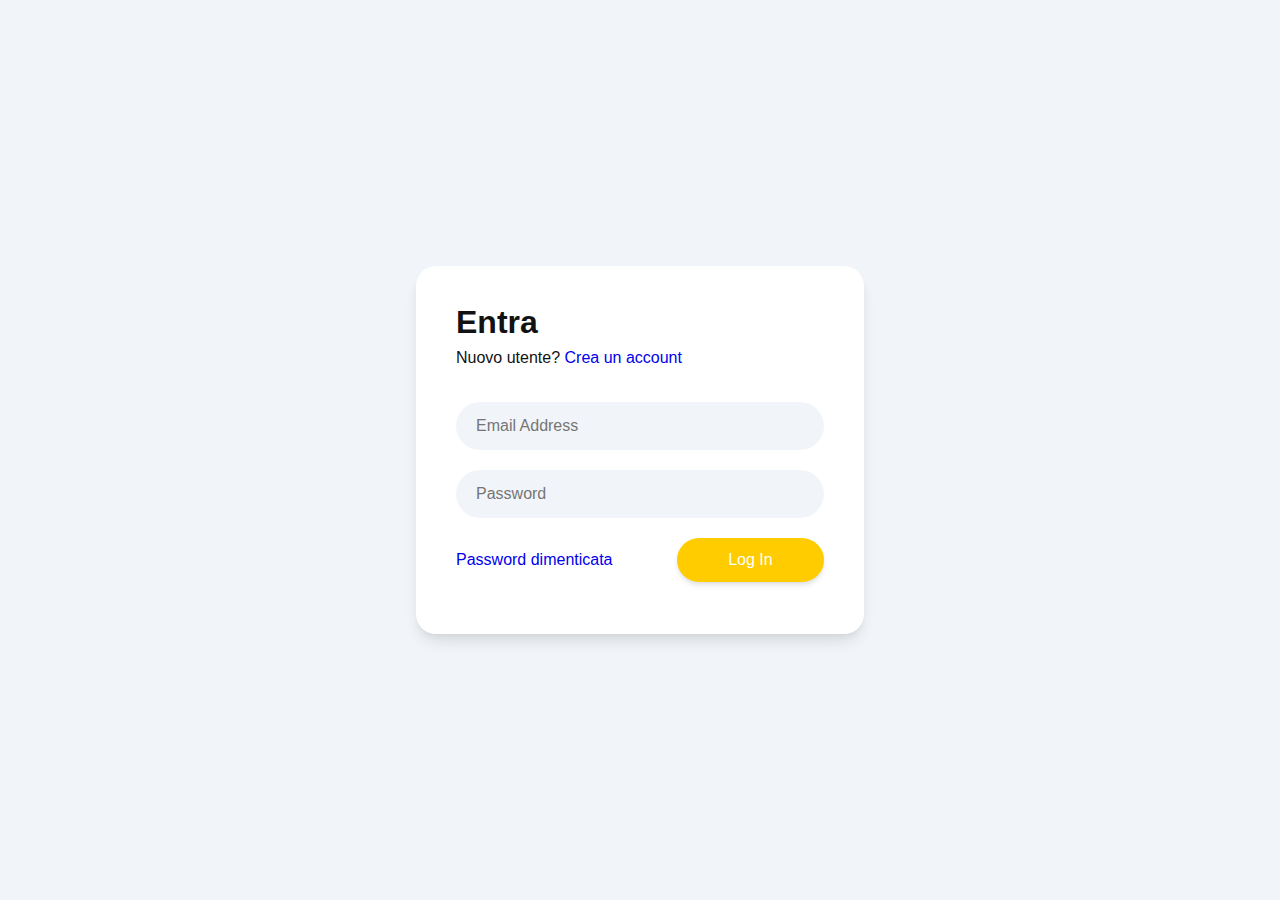
==== index.html @ ee56e472 "Add files via upload" ====
<!DOCTYPE html>
<html lang="en">
<head>
	<meta charset="UTF-8">
	<meta http-equiv="X-UA-Compatible" content="IE=edge">
	<meta name="viewport" content="width=device-width, initial-scale=1.0">
	<title>Login Lamp Cloud</title>
    <link rel="stylesheet" href="style.css">
</head>
<body>
	
</body>
</html>
<main class="main">
	<div class="container">
		<section class="wrapper">
			<div class="heading">
				<h1 class="text text-large">Entra</h1>
				<p class="text text-normal">Nuovo utente? <span><a href="signin.html" class="text text-links">Crea un account</a></span>
				</p>
			</div>
			<form name="signin" class="form">
				<div class="input-control">
					<label for="email" class="input-label" hidden>Indirizzo Email</label>
					<input type="email" name="email" id="email" class="input-field" placeholder="Email Address">
				</div>
				<div class="input-control">
					<label for="password" class="input-label" hidden>Password</label>
					<input type="password" name="password" id="password" class="input-field" placeholder="Password">
				</div>
				<div class="input-control">
					<a href="#" class="text text-links">Password dimenticata</a>
					<input type="submit" name="submit" class="input-submit" value="Log In" disabled>
				</div>
			</form>
				</div>
			</div>
		</section>
	</div>
</main>
---- style.css ----
:root {
	--color-white: #ffffff;
	--color-light: #f1f5f9;
	--color-black: #121212;
	--color-night: #001632;

	--color-red: #f44336;
	--color-blue: #ffcc00;
	--color-gray: #80868b;
	--color-grayish: #dadce0;

	--shadow-normal: 0 1px 3px 0 rgba(0, 0, 0, 0.1),
		0 1px 2px 0 rgba(0, 0, 0, 0.06);
	--shadow-medium: 0 4px 6px -1px rgba(0, 0, 0, 0.1),
		0 2px 4px -1px rgba(0, 0, 0, 0.06);
	--shadow-large: 0 10px 15px -3px rgba(0, 0, 0, 0.1),
		0 4px 6px -2px rgba(0, 0, 0, 0.05);
}

@import url('https://fonts.googleapis.com/css2?family=Montserrat&display=swap');

html {
	font-size: 100%;
	font-size-adjust: 100%;
	box-sizing: border-box;
	scroll-behavior: smooth;
}

*,
*::before,
*::after {
	padding: 0;
	margin: 0;
	box-sizing: inherit;
	list-style: none;
	list-style-type: none;
	text-decoration: none;
	-webkit-font-smoothing: antialiased;
	-moz-osx-font-smoothing: grayscale;
	text-rendering: optimizeLegibility;
}

body {
	font-family: 'Montserrat', sans-serif;
	font-size: 1rem;
	font-weight: normal;
	line-height: 1.5;
	color: var(--color-black);
	background: var(--color-light);
}

a,
button {
	font-family: inherit;
	font-size: inherit;
	line-height: inherit;
	cursor: pointer;
	border: none;
	outline: none;
	background: none;
	text-decoration: none;
}

img {
	display: block;
	width: 100%;
	height: auto;
	object-fit: cover;
}

.container {
	display: flex;
	justify-content: center;
	align-items: center;
	max-width: 80rem;
	min-height: 100vh;
	width: 100%;
	padding: 0 2rem;
	margin: 0 auto;
	border-radius: 40px;
}

.ion {
	&-logo-apple {
		font-size: 1.65rem;
		line-height: inherit;
		margin-right: 0.5rem;
		color: var(--color-black);
	}
	&-logo-google {
		font-size: 1.65rem;
		line-height: inherit;
		margin-right: 0.5rem;
		color: var(--color-red);
	}
	&-logo-facebook {
		font-size: 1.65rem;
		line-height: inherit;
		margin-right: 0.5rem;
		color: var(--color-blue);
	}
}

.text {
	font-family: inherit;
	line-height: inherit;
	text-transform: unset;
	text-rendering: optimizeLegibility;

	&-large {
		font-size: 2rem;
		font-weight: 600;
		color: var(--color-black);
	}

	&-normal {
		font-size: 1rem;
		font-weight: 400;
		color: var(--color-black);
	}

	&-links {
		font-size: 1rem;
		font-weight: 400;
		color: var(--color-blue);

		&:hover {
			text-decoration: underline;
		}
	}
}

.main {
	.wrapper {
		max-width: 28rem;
		width: 100%;
		margin: 2rem auto;
		padding: 2rem 2.5rem;
		border: none;
		outline: none;
		border-radius: 0.25rem;
		color: var(--color-black);
		background: var(--color-white);
		box-shadow: var(--shadow-large);
		border-radius: 20px;

		.form {
			width: 100%;
			height: auto;
			margin-top: 2rem;

			.input-control {
				display: flex;
				align-items: center;
				justify-content: space-between;
				margin-bottom: 1.25rem;
			}

			.input-field {
				font-family: inherit;
				font-size: 1rem;
				font-weight: 400;
				line-height: inherit;
				width: 100%;
				height: auto;
				padding: 0.75rem 1.25rem;
				border: none;
				outline: none;
				border-radius: 2rem;
				color: var(--color-black);
				background: var(--color-light);
				text-transform: unset;
				text-rendering: optimizeLegibility;
			}

			.input-submit {
				font-family: inherit;
				font-size: 1rem;
				font-weight: 500;
				line-height: inherit;
				cursor: pointer;
				min-width: 40%;
				height: auto;
				padding: 0.65rem 1.25rem;
				border: none;
				outline: none;
				border-radius: 2rem;
				color: var(--color-white);
				background: var(--color-blue);
				box-shadow: var(--shadow-medium);
				text-transform: capitalize;
				text-rendering: optimizeLegibility;
			}
		}

		.striped {
			display: flex;
			flex-direction: row;
			justify-content: center;
			align-items: center;
			margin: 1rem 0;

			&-line {
				flex: auto;
				flex-basis: auto;
				border: none;
				outline: none;
				height: 2px;
				background: var(--color-grayish);
			}

			&-text {
				font-family: inherit;
				font-size: 1rem;
				font-weight: 500;
				line-height: inherit;
				color: var(--color-black);
				margin: 0 1rem;
			}
		}

		.method {
			&-control {
				margin-bottom: 1rem;
			}

			&-action {
				font-family: inherit;
				font-size: 0.95rem;
				font-weight: 500;
				line-height: inherit;
				display: flex;
				justify-content: center;
				align-items: center;
				width: 100%;
				height: auto;
				padding: 0.35rem 1.25rem;
				outline: none;
				border: 2px solid var(--color-grayish);
				border-radius: 2rem;
				color: var(--color-black);
				background: var(--color-white);
				text-transform: capitalize;
				text-rendering: optimizeLegibility;
				transition: all 0.35s ease;

				&:hover {
					background: var(--color-light);
				}
			}
		}
	}
}
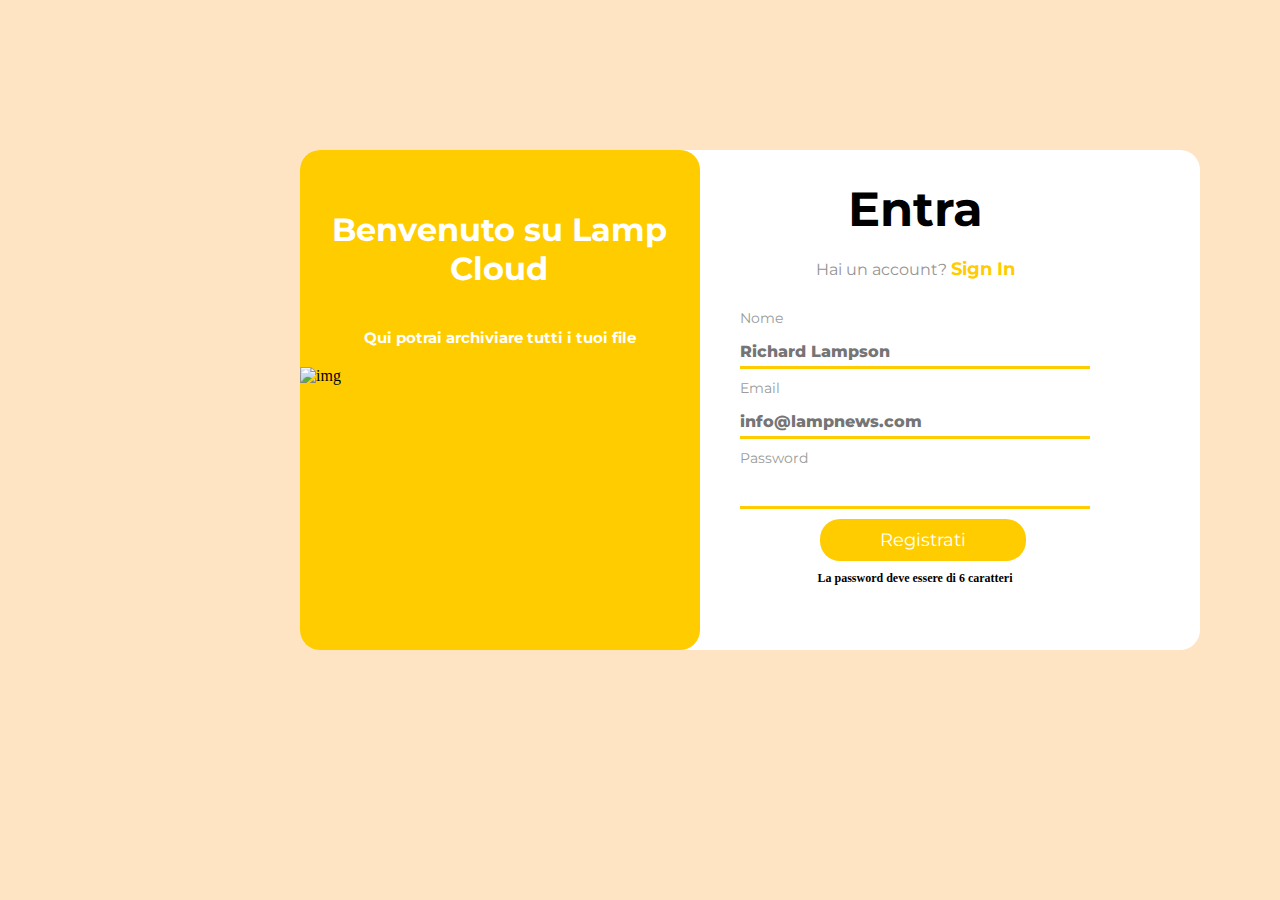
==== commit e90d6264: "Add files via upload" ====
--- a/index.html
+++ b/index.html
@@ -1,40 +1,65 @@
-<!DOCTYPE html>
-<html lang="en">
-<head>
-	<meta charset="UTF-8">
-	<meta http-equiv="X-UA-Compatible" content="IE=edge">
-	<meta name="viewport" content="width=device-width, initial-scale=1.0">
-	<title>Login Lamp Cloud</title>
-    <link rel="stylesheet" href="style.css">
-</head>
-<body>
-	
-</body>
-</html>
-<main class="main">
-	<div class="container">
-		<section class="wrapper">
-			<div class="heading">
-				<h1 class="text text-large">Entra</h1>
-				<p class="text text-normal">Nuovo utente? <span><a href="signin.html" class="text text-links">Crea un account</a></span>
-				</p>
-			</div>
-			<form name="signin" class="form">
-				<div class="input-control">
-					<label for="email" class="input-label" hidden>Indirizzo Email</label>
-					<input type="email" name="email" id="email" class="input-field" placeholder="Email Address">
-				</div>
-				<div class="input-control">
-					<label for="password" class="input-label" hidden>Password</label>
-					<input type="password" name="password" id="password" class="input-field" placeholder="Password">
-				</div>
-				<div class="input-control">
-					<a href="#" class="text text-links">Password dimenticata</a>
-					<input type="submit" name="submit" class="input-submit" value="Log In" disabled>
-				</div>
-			</form>
-				</div>
-			</div>
-		</section>
-	</div>
-</main>+<!DOCTYPE html>
+<html lang="en">
+<head>
+    <meta charset="UTF-8">
+    <meta http-equiv="X-UA-Compatible" content="IE=edge">
+    <meta name="viewport" content="width=device-width, initial-scale=1.0">
+    <title>Log-in & Sign-up Page</title>
+    <link rel="stylesheet" href="./Style.css">
+    <link rel="shortcut icon" href="./Images/Favicon.png" />
+</head>
+<body>
+    <div class="container" id="content01">
+        <div class="img-slider">
+            <h2>Benvenuto su Lamp Cloud</h2>
+            <p>Qui potrai archiviare tutti i tuoi file</p>
+                <img src="./Images/Img1-removebg-preview.png" alt="img">
+        </div>
+        <div class="content">
+            <h2>Entra</h2>
+            <p>Hai un account?  <a href="#" id="login">Sign In </a></p>
+            <form id="form">
+                <label for="name" id="nlabel">Nome</label> <br>
+                <input type="text" id="fname" placeholder="Richard Lampson" autocomplete="off" required> <br>
+                <label for="email" id="elabel">Email</label> <br>
+                <input type="email" id="eemail" placeholder="info@lampnews.com" autocomplete="off" required> <br>
+                <label for="password" id="plabel">Password</label> <br>
+                <input type="password" name="password" id="lpassword" required> <br>
+                <button type="submit"  onclick="UserRegister()" id="btn">Registrati</button>
+            </form>
+            <div class="other">
+                <h3>La password deve essere di 6 caratteri</h3>
+            </div>
+        </div>
+    </div>
+    <div class="container display" id="content02">
+        <div class="img-slider">
+            <h2>Welcome to Flexicom</h2>
+            <p>we are a community together helping thousands of people out there who are struggling </p>
+                <img src="./Images/undraw_mobile_login_ikmv-removebg-preview.png" alt="img" class="sign-img">
+        </div>
+        <div class="content">
+            <h2>Get Started</h2>
+            <p>Don't have account ?  <a href="#" id="sign-up" >Sign up </a></p>
+            <form action="" id="form">
+                <label for="email" id="elabel">Email</label> <br>
+                <input type="email" id="eemail" placeholder="Lucifer@gmail.com" autocomplete="off"> <br>
+                <label for="password" id="plabel">Password</label> <br>
+                <input type="password" name="password" id="lpassword"> <br>
+                <button type="submit" onclick="SignIn()" id="btn1">Log-In </button>
+            </form>
+            <div class="other">
+                <h3>Or Sign up with </h3>
+                <div class="icons">
+                    <img src="https://img.icons8.com/bubbles/50/000000/google-logo.png"/>   
+                </div>
+            </div>
+        </div>
+    </div>
+<script src="https://www.gstatic.com/firebasejs/8.6.1/firebase.js"></script>
+<script src="https://www.gstatic.com/firebasejs/8.6.1/firebase-analytics.js"></script>
+<script src="data.js"></script>
+<script src="https://ajax.googleapis.com/ajax/libs/jquery/1.11.1/jquery.min.js"></script>
+<script src="server.js"></script>
+</body>
+</html>--- a/Style.css
+++ b/Style.css
@@ -0,0 +1,609 @@
+@import url('https://fonts.googleapis.com/css2?family=Montserrat&display=swap');
+
+*{
+    margin:0;
+    padding:0;
+    box-sizing: border-box;
+}
+body {
+    background-color: bisque;
+    height: 100vh;
+}
+.container {
+    width: 900px;
+    height: 500px;
+    background-color: #fff;
+    position: absolute;
+    top: 150px;
+    left: 300px;
+    border-radius: 20px;
+}
+.img-slider{
+    width: 400px;
+    height: 500px;
+    border-right: 2px solid #ffcc00;
+    border-radius: 20px;
+    /* border: 1px solid #000; */
+    background-color: #ffcc00;
+}
+.img-slider h2{
+    color: #fff;
+    position: relative;
+    top: 60px;
+    /* left: 50px; */
+    text-align: center;    
+    font-family: 'Montserrat', sans-serif;
+    font-size: 2rem;
+}
+.img-slider p {
+    width: 300px;
+    text-align: center;
+    position: relative;
+    top: 100px;
+    left: 50px;
+    font-family: 'Montserrat', sans-serif;
+    font-weight: 700;
+    font-size: 15px;
+    color: #fff;
+}
+.container .img-slider img {
+    width: 100%;
+    margin-top: 120px;
+}
+.content{
+    position: absolute;
+    top: 10px;
+    right:110px;
+    /* text-align: center; */
+}
+.content h2{
+
+    text-align: center;
+    font-size : 3rem;
+    font-family: 'Montserrat', sans-serif;
+    padding: 20px 0px 10px 0px ;
+}
+.content p {
+    text-align: center;
+    font-family: 'Montserrat', sans-serif;
+    font-size: 1rem;
+    padding:10px 0px;
+    color: rgb(150, 148, 148);
+}
+.content p  a {
+    text-decoration: none;
+    color:#ffcc00;
+    font-weight: bolder;
+    font-size: 1.1rem;
+    border: none;
+}
+#form{
+    padding-top: 20px;
+    /* padding-left: 80px; */
+}
+#form label {
+    font-family: 'Montserrat', sans-serif;
+    font-size: 0.9rem;
+    padding: 10px 0px;
+    color: #999c9a;
+}
+#form input {
+    border:none;
+    border-bottom:3px solid #ffcc00;
+    width: 350px;
+    margin: 10px 0px;
+    outline: none;
+    font-size: 1rem;
+    padding: 5px 0px;  
+    font-family: 'Montserrat', sans-serif;
+    font-weight: 800;  
+}
+#btn{
+    text-align: center;
+    padding:10px 60px ;
+    position: relative;
+    left: 80px;
+    color: #fff;
+    background-color: #ffcc00;
+    border:none;
+    outline: none;
+    border-radius: 20px;
+    font-size: 18px;
+    font-family: 'Montserrat', sans-serif;
+}
+#btn1{
+    
+    text-align: center;
+    padding:10px 60px ;
+    position: relative;
+    left: 80px;
+    color: #fff;
+    background-color: #ffcc00;
+    border:none;
+    outline: none;
+    border-radius: 20px;
+    font-size: 18px;
+    font-family: 'Montserrat', sans-serif;
+}
+.other{
+    padding:10px 0px;
+}
+
+.other h3 {
+    font-size: 12px;
+    text-align: center;
+}
+.icons{
+    display: flex;
+    align-items: center;
+    justify-content: center;
+}
+.icons img {
+    width:15%;
+    margin: 5px 10px;
+}
+.display{
+ display: none;
+ animation-delay: 8s;
+}
+.sign-img{
+    margin-top: 10px;
+}
+@media screen and (max-width:1024px){
+    .container {
+        width: 800px;
+        height: 400px;
+        background-color: #fff;
+        position: absolute;
+        top: 150px;
+        left: 120px;
+        border-radius: 20px;
+    }
+    .img-slider{
+        width: 300px;
+        height: 400px;
+        border-right: 2px solid #ffcc00;
+        border-radius: 20px;
+        background-color: #ffcc00;
+    }
+    .img-slider h2{
+        color: #fff;
+        position: relative;
+        top: 40px;
+        /* left: 50px; */
+        text-align: center;    
+        font-family: 'Montserrat', sans-serif;
+        font-size: 1.6rem;
+    }
+    .img-slider p {
+        width: 200px;
+        text-align: center;
+        position: relative;
+        top: 50px;
+        left: 50px;
+        font-family: 'Montserrat', sans-serif;
+        font-weight: 700;
+        font-size: 15px;
+        color: rgb(122, 122, 122);
+    }
+    .container .img-slider img {
+        width: 100%;
+        margin-top: 80px;
+    }
+    .sign-img{
+        margin-top: 40px;
+    }
+    .content{
+        position: absolute;
+        top: 10px;
+        right:80px;
+        /* text-align: center; */
+    }
+    .content h2{
+        text-align: center;
+        font-size : 2.5rem;
+        font-family: 'Montserrat', sans-serif;
+        padding: 10px 0px 5px 0px ;
+    }
+    .content p {
+        text-align: center;
+        font-family: 'Montserrat', sans-serif;
+        font-size: 0.8rem;
+        padding:5px 0px;
+        color: rgb(150, 148, 148);
+    }
+    .content p  a {
+        text-decoration: none;
+        color:#ffcc00;
+        font-weight: bolder;
+        font-size: 1rem;
+        border: none;
+    }
+    #form{
+        padding-top: 10px;
+        /* padding-left: 80px; */
+    }
+    #form label {
+        font-family: 'Montserrat', sans-serif;
+        font-size: 0.7rem;
+        padding: 8px 0px;
+        color: #999c9a;
+    }
+    #form input {
+        border:none;
+        border-bottom:3px solid #ffcc00;
+        width: 350px;
+        margin: 10px 0px;
+        outline: none;
+        font-size: 0.6rem;
+        padding: 5px 0px;  
+        font-family: 'Montserrat', sans-serif;
+        font-weight: 800;  
+    }
+    #btn{
+        text-align: center;
+        padding:5px 20px ;
+        position: relative;
+        left: 100px;
+        color: #fff;
+        background-color: #ffcc00;
+        border:none;
+        outline: none;
+        border-radius: 5px;
+        font-size: 18px;
+        font-family: 'Montserrat', sans-serif;
+    }
+    .other{
+        display: none;
+    }
+}
+@media screen and (max-width:768px) {
+    .container {
+        width: 700px;
+        height: 400px;
+        background-color: #fff;
+        position: absolute;
+        top: 150px;
+        left: 40px;
+        border-radius: 20px;
+        /* margin: 0px 10px; */
+    }
+    .img-slider{
+        width: 300px;
+        height: 400px;
+        border-right: 2px solid #ffcc00;
+        border-radius: 20px;
+        background-color: #ffcc00;
+    }
+    .img-slider h2{
+        position: relative;
+        top: 40px;
+        /* left: 50px; */
+        text-align: center;    
+        font-family: 'Montserrat', sans-serif;
+        font-size: 1.6rem;
+    }
+    .img-slider p {
+        width: 200px;
+        text-align: center;
+        position: relative;
+        top: 50px;
+        left: 50px;
+        font-family: 'Montserrat', sans-serif;
+        font-weight: 700;
+        font-size: 15px;
+        color: rgb(122, 122, 122);
+    }
+    .container .img-slider img {
+        width: 100%;
+        margin-top: 80px;
+    }
+    .sign-img{
+        margin-top: 40px;
+    }
+    .content{
+        position: absolute;
+        top: 10px;
+        right:80px;
+        /* text-align: center; */
+    }
+    .content h2{
+        text-align: center;
+        font-size : 2.5rem;
+        font-family: 'Montserrat', sans-serif;
+        padding: 10px 0px 5px 0px ;
+    }
+    .content p {
+        text-align: center;
+        font-family: 'Montserrat', sans-serif;
+        font-size: 0.8rem;
+        padding:5px 0px;
+        color: rgb(150, 148, 148);
+    }
+    .content p  a {
+        text-decoration: none;
+        color:#ffcc00;
+        font-weight: bolder;
+        font-size: 1rem;
+        border: none;
+    }
+    #form{
+        padding-top: 10px;
+        /* padding-left: 80px; */
+    }
+    #form label {
+        font-family: 'Montserrat', sans-serif;
+        font-size: 0.7rem;
+        padding: 8px 0px;
+        color: #999c9a;
+    }
+    #form input {
+        border:none;
+        border-bottom:3px solid #ffcc00;
+        width: 300px;
+        margin: 5px 0px;
+        outline: none;
+        font-size: 0.6rem;
+        padding: 5px 0px;  
+        font-family: 'Montserrat', sans-serif;
+        font-weight: 800;  
+    }
+    #btn{
+        text-align: center;
+        padding:5px 20px ;
+        position: relative;
+        left: 100px;
+        color: #fff;
+        background-color: #ffcc00;
+        border:none;
+        outline: none;
+        border-radius: 5px;
+        font-size: 18px;
+        font-family: 'Montserrat', sans-serif;
+    }
+    .other{
+        display: none;
+    }
+}
+@media screen and (max-width:425px) {
+    .container {
+        width: 300px;
+        height: 400px;
+        background-color: #fff;
+        position: absolute;
+        top: 150px;
+        left: 30px;
+        border-radius: 20px;
+    }
+    .img-slider{
+        display: none;
+    }
+    .sign-img{
+        margin-top: 40px;
+    }
+    .content{
+        position: absolute;
+        top: 10px;
+        right:20px;
+        /* text-align: center; */
+    }
+    .content h2{
+        text-align: center;
+        font-size : 2rem;
+        font-family: 'Montserrat', sans-serif;
+        padding: 10px 0px 5px 0px ;
+    }
+    .content p {
+        text-align: center;
+        font-family: 'Montserrat', sans-serif;
+        font-size: 0.8rem;
+        padding:5px 0px;
+        color: rgb(150, 148, 148);
+    }
+    .content p  a {
+        text-decoration: none;
+        color:#ffcc00;
+        font-weight: bolder;
+        font-size: 1rem;
+        border: none;
+    }
+    #form{
+        padding-top: 10px;
+        /* padding-left: 80px; */
+    }
+    #form label {
+        font-family: 'Montserrat', sans-serif;
+        font-size: 0.7rem;
+        padding: 8px 0px;
+        color: #999c9a;
+    }
+    #form input {
+        border:none;
+        border-bottom:3px solid #ffcc00;
+        width: 250px;
+        margin: 10px 0px;
+        outline: none;
+        font-size: 0.6rem;
+        padding: 5px 0px;  
+        font-family: 'Montserrat', sans-serif;
+        font-weight: 800;  
+    }
+    #btn{
+        text-align: center;
+        padding:5px 20px ;
+        position: relative;
+        left: 60px;
+        color: #fff;
+        background-color: #ffcc00;
+        border:none;
+        outline: none;
+        border-radius: 5px;
+        font-size: 18px;
+        font-family: 'Montserrat', sans-serif;
+    }
+    .other{
+        display: none;
+    }
+}
+@media screen and (max-width:375px) {
+    .container {
+        width: 260px;
+        height: 350px;
+        background-color: #fff;
+        position: absolute;
+        top: 100px;
+        left: 30px;
+        border-radius: 20px;
+    }
+    .img-slider{
+        display: none;
+    }
+    .sign-img{
+        margin-top: 40px;
+    }
+    .content{
+        position: absolute;
+        top: 10px;
+        right:20px;
+        /* text-align: center; */
+    }
+    .content h2{
+        text-align: center;
+        font-size : 1.8rem;
+        font-family: 'Montserrat', sans-serif;
+        padding: 10px 0px 5px 0px ;
+    }
+    .content p {
+        text-align: center;
+        font-family: 'Montserrat', sans-serif;
+        font-size: 0.8rem;
+        padding:5px 0px;
+        color: rgb(150, 148, 148);
+    }
+    .content p  a {
+        text-decoration: none;
+        color:#ffcc00;
+        font-weight: bolder;
+        font-size: 1rem;
+        border: none;
+    }
+    #form{
+        padding-top: 10px;
+        /* padding-left: 80px; */
+    }
+    #form label {
+        font-family: 'Montserrat', sans-serif;
+        font-size: 0.7rem;
+
+        padding: 8px 0px;
+        color: #999c9a;
+    }
+    #form input {
+        border:none;
+        border-bottom:3px solid #ffcc00;
+        width: 200px;
+        margin: 10px 0px;
+        outline: none;
+        font-size: 0.6rem;
+        padding: 5px 0px;  
+        font-family: 'Montserrat', sans-serif;
+        font-weight: 800;  
+    }
+    #btn{
+        text-align: center;
+        padding:5px 20px ;
+        position: relative;
+        left: 40px;
+        top: 10px;
+        color: #fff;
+        background-color: #ffcc00;
+        border:none;
+        outline: none;
+        border-radius: 5px;
+        font-size: 18px;
+        font-family: 'Montserrat', sans-serif;
+    }
+    .other{
+        display: none;
+    }
+}
+@media screen and (max-width:320px) {
+    .container {
+        width: 250px;
+        height: 400px;
+        background-color: #fff;
+        position: absolute;
+        top: 100px;
+        left: 10px;
+        border-radius: 20px;
+    }
+    .img-slider{
+        display: none;
+    }
+    .sign-img{
+        margin-top: 40px;
+    }
+    .content{
+        position: absolute;
+        top: 10px;
+        right:15px;
+        /* text-align: center; */
+    }
+    .content h2{
+        text-align: center;
+        font-size : 1.6rem;
+        font-family: 'Montserrat', sans-serif;
+        padding: 10px 0px 5px 0px ;
+    }
+    .content p {
+        text-align: center;
+        font-family: 'Montserrat', sans-serif;
+        font-size: 0.8rem;
+        padding:5px 0px;
+        color: rgb(150, 148, 148);
+    }
+    .content p  a {
+        text-decoration: none;
+        color:#ffcc00;
+        font-weight: bolder;
+        font-size: 1rem;
+        border: none;
+    }
+    #form{
+        padding-top: 10px;
+        /* padding-left: 80px; */
+    }
+    #form label {
+        font-family: 'Montserrat', sans-serif;
+        font-size: 0.7rem;
+        padding: 8px 0px;
+        color: #999c9a;
+    }
+    #form input {
+        border:none;
+        border-bottom:3px solid #ffcc00;
+        width: 180px;
+        margin: 10px 0px;
+        outline: none;
+        font-size: 0.6rem;
+        padding: 5px 0px;  
+        font-family: 'Montserrat', sans-serif;
+        font-weight: 800;  
+    }
+    #btn{
+        text-align: center;
+        padding:5px 20px ;
+        position: relative;
+        left: 60px;
+        color: #fff;
+        background-color: #ffcc00;
+        border:none;
+        outline: none;
+        border-radius: 5px;
+        font-size: 18px;
+        font-family: 'Montserrat', sans-serif;
+    }
+    .other{
+        display: none;
+    }
+}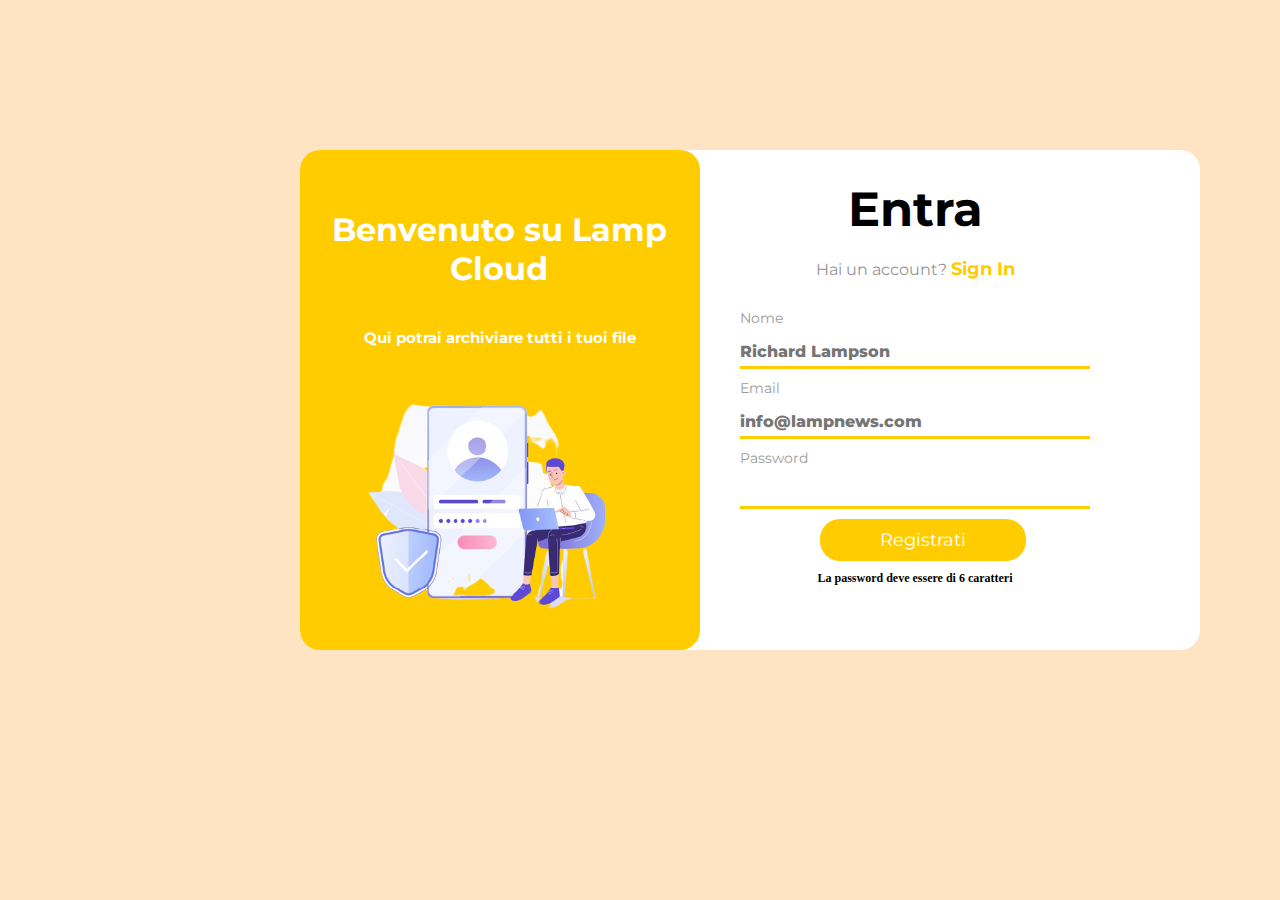
==== commit d5084b8d: "Update index.html" ====
--- a/index.html
+++ b/index.html
@@ -6,14 +6,14 @@
     <meta name="viewport" content="width=device-width, initial-scale=1.0">
     <title>Log-in & Sign-up Page</title>
     <link rel="stylesheet" href="./Style.css">
-    <link rel="shortcut icon" href="./Images/Favicon.png" />
+    <link rel="shortcut icon" href="./Favicon.png" />
 </head>
 <body>
     <div class="container" id="content01">
         <div class="img-slider">
             <h2>Benvenuto su Lamp Cloud</h2>
             <p>Qui potrai archiviare tutti i tuoi file</p>
-                <img src="./Images/Img1-removebg-preview.png" alt="img">
+                <img src="./Img1-removebg-preview.png" alt="img">
         </div>
         <div class="content">
             <h2>Entra</h2>
@@ -36,7 +36,7 @@
         <div class="img-slider">
             <h2>Welcome to Flexicom</h2>
             <p>we are a community together helping thousands of people out there who are struggling </p>
-                <img src="./Images/undraw_mobile_login_ikmv-removebg-preview.png" alt="img" class="sign-img">
+                <img src="./undraw_mobile_login_ikmv-removebg-preview.png" alt="img" class="sign-img">
         </div>
         <div class="content">
             <h2>Get Started</h2>
@@ -62,4 +62,4 @@
 <script src="https://ajax.googleapis.com/ajax/libs/jquery/1.11.1/jquery.min.js"></script>
 <script src="server.js"></script>
 </body>
-</html>+</html>
